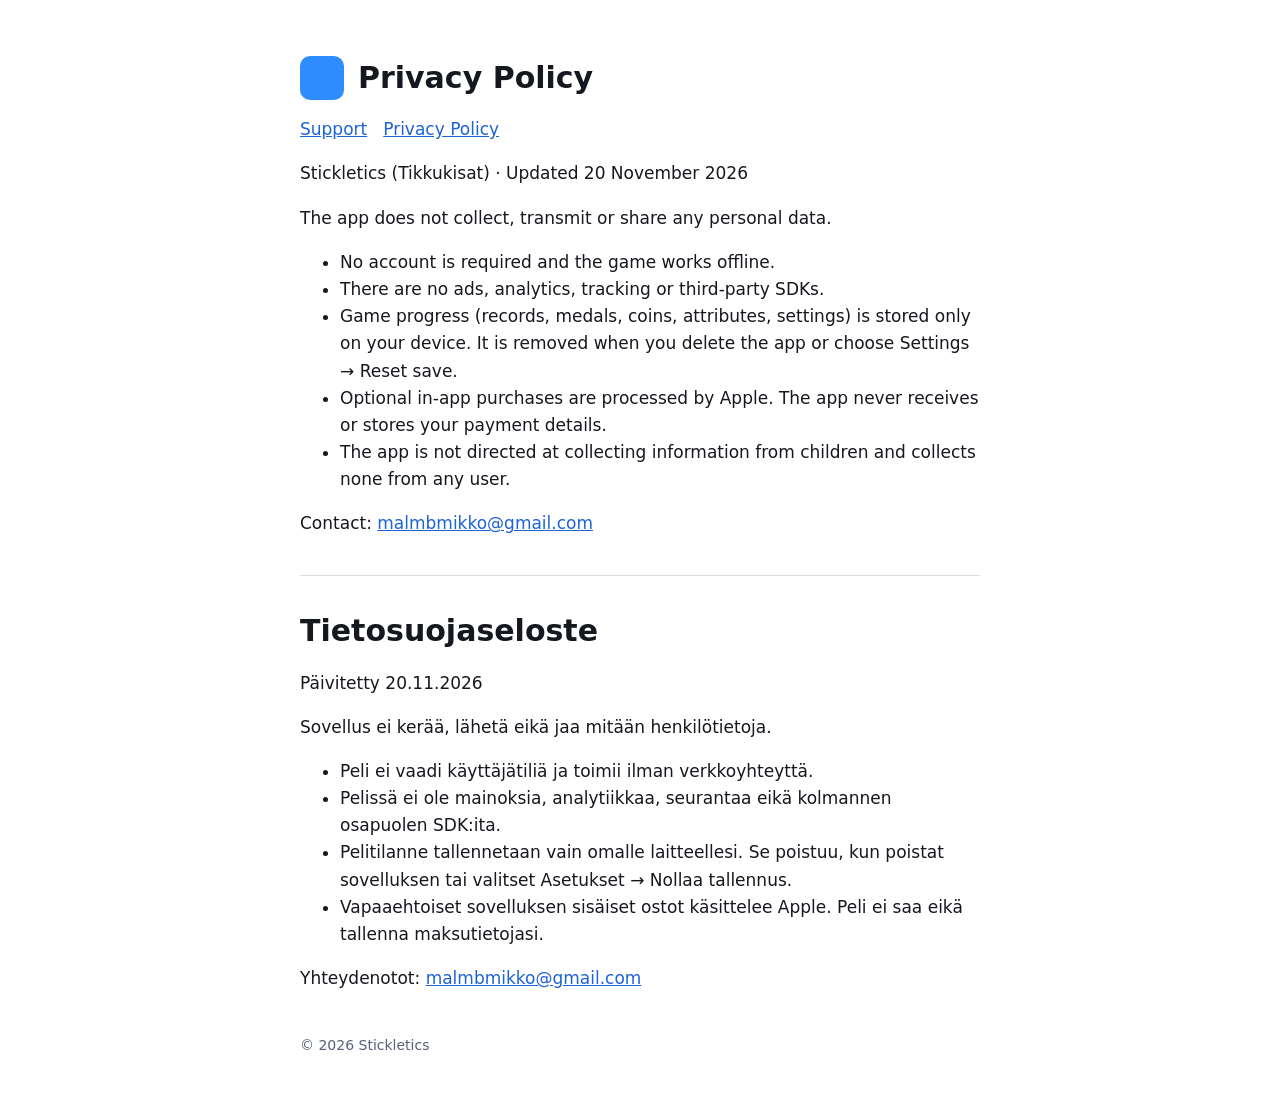
==== privacy.html @ 6807ab12 "Stickletics: tukisivu ja tietosuojaseloste Co-Authored-By: Claude Fable 5.2 <noreply@anthropic.com> " ====
<!DOCTYPE html><html lang="en"><head><meta charset="utf-8"><meta name="viewport" content="width=device-width, initial-scale=1">
<title>Stickletics – Privacy Policy</title><link rel="stylesheet" href="style.css"></head><body>
<header><div class="dot"></div><h1>Privacy Policy</h1></header>
<nav><a href="index.html">Support</a><a href="privacy.html">Privacy Policy</a></nav>
<p>Stickletics (Tikkukisat) · Updated 20 November 2026</p>
<p>The app does not collect, transmit or share any personal data.</p>
<ul>
<li>No account is required and the game works offline.</li>
<li>There are no ads, analytics, tracking or third-party SDKs.</li>
<li>Game progress (records, medals, coins, attributes, settings) is stored only on your device. It is removed when you delete the app or choose Settings → Reset save.</li>
<li>Optional in-app purchases are processed by Apple. The app never receives or stores your payment details.</li>
<li>The app is not directed at collecting information from children and collects none from any user.</li>
</ul>
<p>Contact: <a href="mailto:malmbmikko@gmail.com">malmbmikko@gmail.com</a></p>
<hr>
<h1>Tietosuojaseloste</h1>
<p>Päivitetty 20.11.2026</p>
<p>Sovellus ei kerää, lähetä eikä jaa mitään henkilötietoja.</p>
<ul>
<li>Peli ei vaadi käyttäjätiliä ja toimii ilman verkkoyhteyttä.</li>
<li>Pelissä ei ole mainoksia, analytiikkaa, seurantaa eikä kolmannen osapuolen SDK:ita.</li>
<li>Pelitilanne tallennetaan vain omalle laitteellesi. Se poistuu, kun poistat sovelluksen tai valitset Asetukset → Nollaa tallennus.</li>
<li>Vapaaehtoiset sovelluksen sisäiset ostot käsittelee Apple. Peli ei saa eikä tallenna maksutietojasi.</li>
</ul>
<p>Yhteydenotot: <a href="mailto:malmbmikko@gmail.com">malmbmikko@gmail.com</a></p>
<footer>© 2026 Stickletics</footer></body></html>
---- style.css ----
body { font: 17px/1.6 -apple-system, system-ui, "Segoe UI", sans-serif; max-width: 680px; margin: 40px auto; padding: 0 20px; color: #16181f; }
h1 { font-size: 30px; line-height: 1.2; } h2 { font-size: 21px; margin-top: 1.6em; }
a { color: #1e63d6; } hr { border: 0; border-top: 1px solid #d9dde3; margin: 2.2em 0; }
header { display: flex; align-items: center; gap: 14px; } header .dot { width: 44px; height: 44px; border-radius: 10px; background: #2f8cff; }
nav a { margin-right: 16px; } footer { color: #59617a; font-size: 14px; margin-top: 3em; }
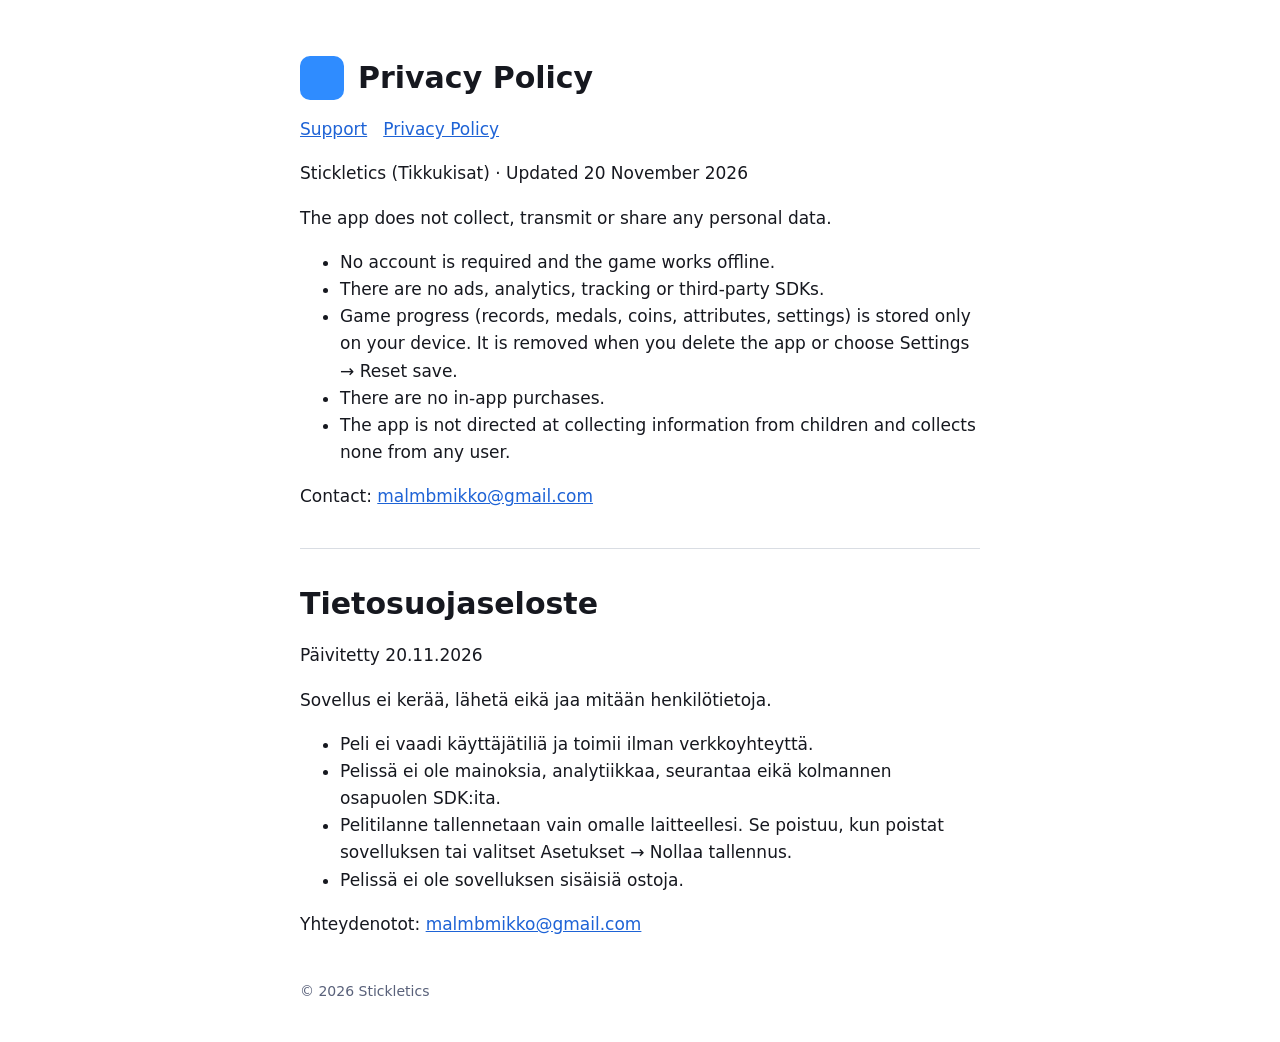
==== commit c35549f0: "Päivitä sivut: versiossa 1.0 ei ole ostoja Co-Authored-By: Claude Fable 5.2 <noreply@anthropic.com> " ====
--- a/privacy.html
+++ b/privacy.html
@@ -8,7 +8,7 @@
 <li>No account is required and the game works offline.</li>
 <li>There are no ads, analytics, tracking or third-party SDKs.</li>
 <li>Game progress (records, medals, coins, attributes, settings) is stored only on your device. It is removed when you delete the app or choose Settings → Reset save.</li>
-<li>Optional in-app purchases are processed by Apple. The app never receives or stores your payment details.</li>
+<li>There are no in-app purchases.</li>
 <li>The app is not directed at collecting information from children and collects none from any user.</li>
 </ul>
 <p>Contact: <a href="mailto:malmbmikko@gmail.com">malmbmikko@gmail.com</a></p>
@@ -20,7 +20,7 @@
 <li>Peli ei vaadi käyttäjätiliä ja toimii ilman verkkoyhteyttä.</li>
 <li>Pelissä ei ole mainoksia, analytiikkaa, seurantaa eikä kolmannen osapuolen SDK:ita.</li>
 <li>Pelitilanne tallennetaan vain omalle laitteellesi. Se poistuu, kun poistat sovelluksen tai valitset Asetukset → Nollaa tallennus.</li>
-<li>Vapaaehtoiset sovelluksen sisäiset ostot käsittelee Apple. Peli ei saa eikä tallenna maksutietojasi.</li>
+<li>Pelissä ei ole sovelluksen sisäisiä ostoja.</li>
 </ul>
 <p>Yhteydenotot: <a href="mailto:malmbmikko@gmail.com">malmbmikko@gmail.com</a></p>
 <footer>© 2026 Stickletics</footer></body></html>
